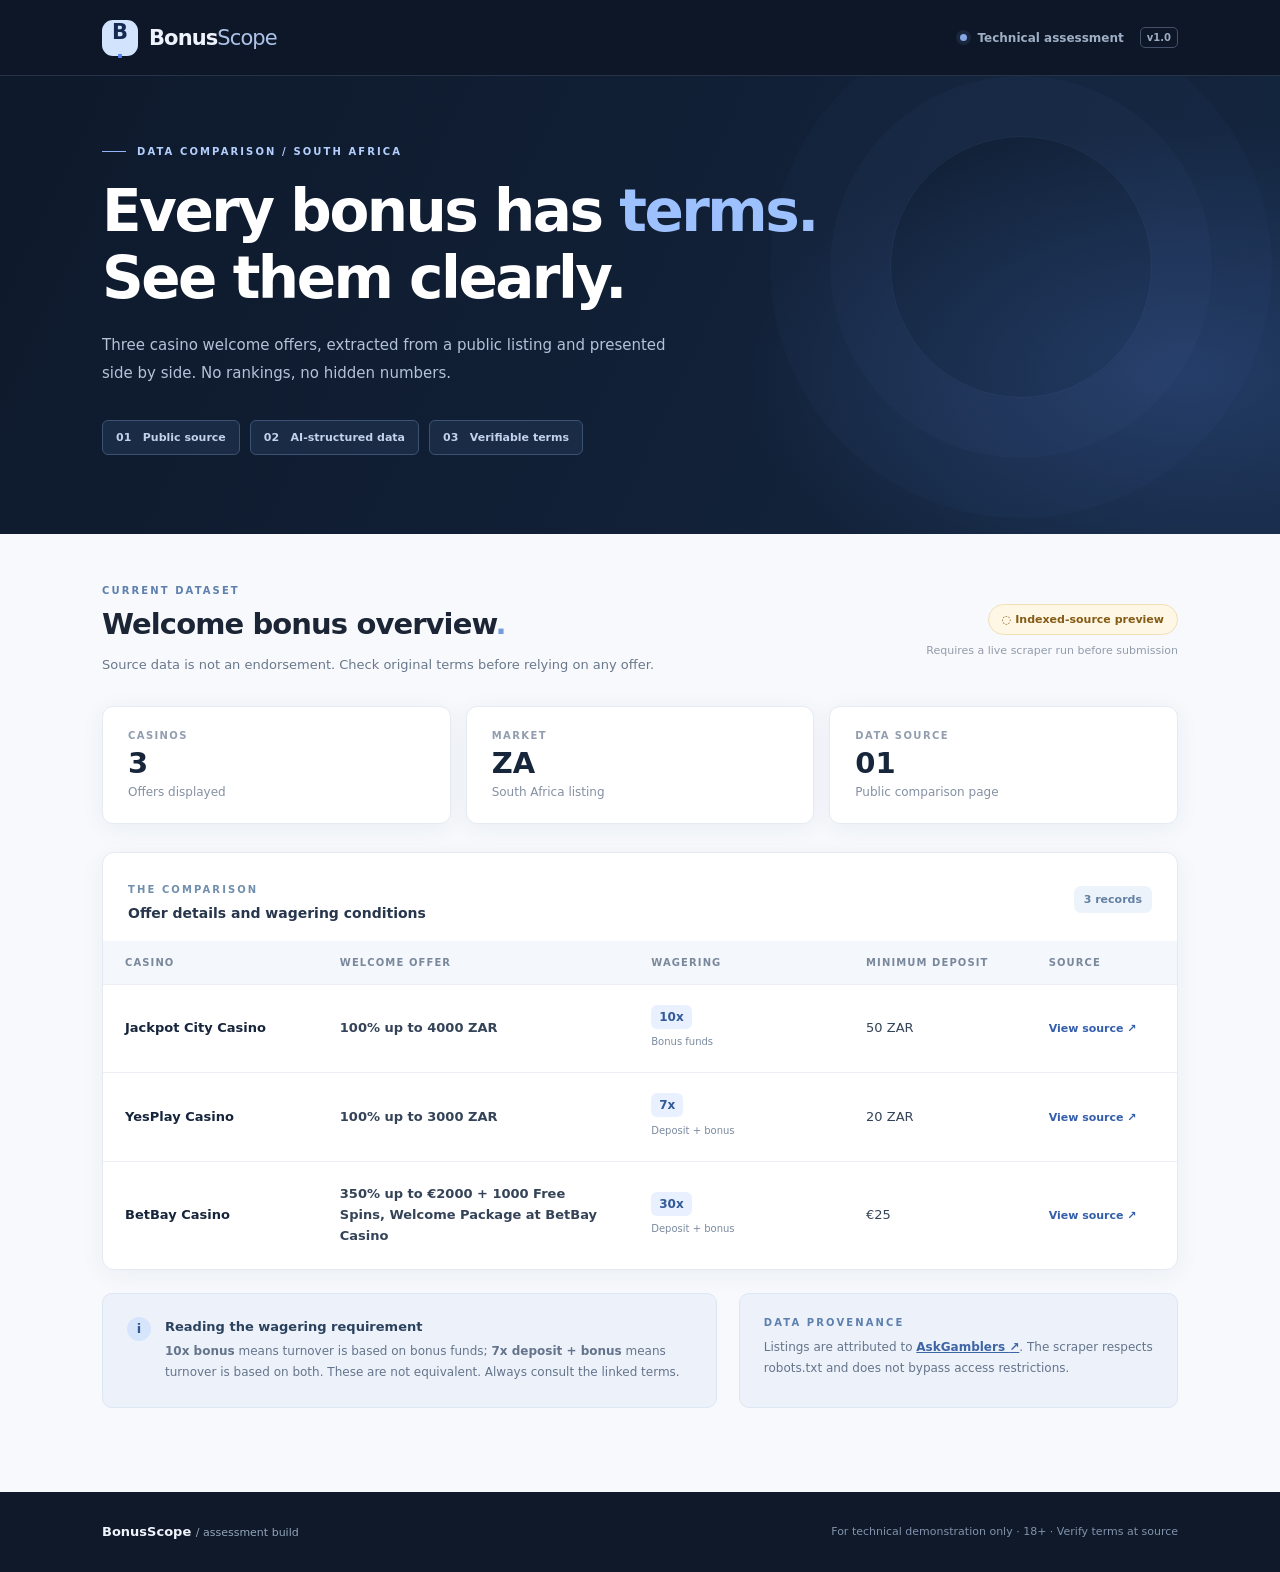
==== index.html @ 54284e3a "feat: add responsive casino bonus comparison frontend" ====
<!doctype html>
<html lang="en">
<head>
  <meta charset="utf-8">
  <meta name="viewport" content="width=device-width,initial-scale=1">
  <meta name="theme-color" content="#111827">
  <meta name="description" content="Technical assessment: automated welcome bonus comparison with source links and wagering terms.">
  <title>BonusScope — Casino Bonus Data</title>
  <link rel="stylesheet" href="./assets/styles.css">
  <script src="./assets/app.js" defer></script>
</head>
<body>
  <div class="topbar"><div class="shell topbar-inner"><a class="brand" href="./"><span class="brand-icon" aria-hidden="true">B<span>·</span></span> <span>Bonus<span class="brand-light">Scope</span></span></a><span class="topbar-right"><span class="topbar-dot"></span> Technical assessment <span class="topbar-tag">v1.0</span></span></div></div>
  <main>
    <header class="hero">
      <div class="shell hero-inner"><div class="eyebrow"><span class="eyebrow-line"></span> DATA COMPARISON / SOUTH AFRICA</div>
        <h1>Every bonus has <em>terms.</em><br>See them clearly.</h1>
        <p>Three casino welcome offers, extracted from a public listing and presented side by side. No rankings, no hidden numbers.</p>
        <div class="hero-chips"><span class="chip">01 &nbsp; Public source</span><span class="chip">02 &nbsp; AI-structured data</span><span class="chip">03 &nbsp; Verifiable terms</span></div>
      </div>
    </header>
    <section class="shell content" aria-labelledby="table-title">
      <div class="section-heading"><div><p class="overline">CURRENT DATASET</p><h2 id="table-title">Welcome bonus overview<span class="title-period">.</span></h2><p class="subtitle">Source data is not an endorsement. Check original terms before relying on any offer.</p></div><div class="status-wrap"><span class="status" id="data-status" role="status">Loading data…</span><div id="data-timestamp" class="timestamp"></div></div></div>
      <div class="stat-grid" aria-label="Dataset summary">
        <div class="stat"><span class="stat-label">CASINOS</span><strong id="casino-count">—</strong><span class="stat-caption">Offers displayed</span></div>
        <div class="stat"><span class="stat-label">MARKET</span><strong>ZA</strong><span class="stat-caption">South Africa listing</span></div>
        <div class="stat"><span class="stat-label">DATA SOURCE</span><strong>01</strong><span class="stat-caption">Public comparison page</span></div>
      </div>
      <div class="table-card"><div class="table-caption"><div><span class="table-kicker">THE COMPARISON</span><p>Offer details and wagering conditions</p></div><span class="rows-label" id="rows-label">3 records</span></div>
        <table><thead><tr><th scope="col">Casino</th><th scope="col">Welcome offer</th><th scope="col">Wagering</th><th scope="col">Minimum deposit</th><th scope="col">Source</th></tr></thead><tbody id="bonus-rows"><tr><td colspan="5" class="empty">Loading bonus records…</td></tr></tbody></table>
      </div>
      <div class="below"><div class="explainer"><span class="explainer-icon">i</span><div><h3>Reading the wagering requirement</h3><p><strong>10x bonus</strong> means turnover is based on bonus funds; <strong>7x deposit + bonus</strong> means turnover is based on both. These are not equivalent. Always consult the linked terms.</p></div></div><div class="source-note"><p class="overline">DATA PROVENANCE</p><p>Listings are attributed to <a href="https://www.askgamblers.com/casino-bonuses/countries/za/welcome" target="_blank" rel="noopener noreferrer">AskGamblers <span aria-hidden="true">↗</span></a>. The scraper respects robots.txt and does not bypass access restrictions.</p></div></div>
    </section>
  </main>
  <footer><div class="shell footer-inner"><span class="footer-brand">BonusScope <span>/ assessment build</span></span><span>For technical demonstration only · 18+ · Verify terms at source</span></div></footer>
</body>
</html>
---- assets/styles.css ----
:root{font-family:system-ui,-apple-system,'Segoe UI',sans-serif;color:#1b2535;background:#f7f9fc;font-synthesis:none;-webkit-font-smoothing:antialiased}
*{box-sizing:border-box}body{margin:0}a{color:inherit}.shell{max-width:1136px;margin:0 auto;padding:0 30px}
.topbar{background:#0d1727;color:#edf2fc;border-bottom:1px solid #263349}.topbar-inner{height:75px;display:flex;align-items:center;justify-content:space-between}.brand{display:flex;align-items:center;gap:11px;font:800 21px system-ui,sans-serif;text-decoration:none;letter-spacing:-.9px}
.brand-icon{display:grid;place-items:center;background:#d2e3fe;color:#152a50;font-weight:800;width:36px;height:36px;border-radius:11px;letter-spacing:-3px;padding-right:3px}.brand-icon span{color:#5181f2}.brand-light{font-weight:500;color:#acc2e8}
.topbar-right{display:flex;align-items:center;gap:10px;color:#9faec5;font-size:12px;font-weight:600}.topbar-dot{width:7px;height:7px;border-radius:50%;background:#85a7e5;box-shadow:0 0 0 4px #85a7e51a}
.topbar-tag{font-weight:700;font-size:10px;color:#9caac2;border:1px solid #45516b;border-radius:5px;padding:4px 6px;margin-left:6px}
.hero{background:radial-gradient(ellipse 520px 290px at 93% 65%,#233c65 0%,transparent 87%),linear-gradient(115deg,#0e192b,#142640);color:white;position:relative;overflow:hidden}
.hero:after{content:'';width:260px;height:260px;border:1px solid #6389c921;position:absolute;border-radius:50%;right:10%;top:60px;box-shadow:0 0 0 60px #6389c90a,0 0 0 120px #6389c908;pointer-events:none}
.hero-inner{padding-top:70px;padding-bottom:79px;position:relative;z-index:1}.eyebrow,.overline,.table-kicker{font-size:10px;font-weight:800;letter-spacing:2.1px}.eyebrow{display:flex;gap:11px;align-items:center;color:#b4cffd}.eyebrow-line{height:1px;width:24px;background:#92b4f8}
.hero h1{font:800 clamp(35px,5vw,58px)/1.15 system-ui,sans-serif;letter-spacing:-2.5px;margin:21px 0}.hero h1 em{font-style:normal;color:#9dc1ff}.hero p{color:#b4c2d8;max-width:570px;font-size:15px;line-height:1.85;margin:0}
.hero-chips{display:flex;gap:10px;flex-wrap:wrap;margin-top:32px}.chip{font-weight:600;border:1px solid #3c5272;background:#1a2b46;color:#c3d1e9;border-radius:6px;font-size:11px;padding:10px 13px}
.content{padding-top:51px;padding-bottom:84px}.section-heading{display:flex;gap:20px;justify-content:space-between;align-items:center}.overline{color:#5d80ae;margin:0 0 10px}.section-heading h2{font:800 clamp(23px,3vw,29px)/1.3 system-ui,sans-serif;letter-spacing:-.9px;margin:0}
.title-period{color:#749cdb}.subtitle{color:#6a788c;margin:10px 0 0;font-size:13px;line-height:1.7}.status-wrap{text-align:right;flex-shrink:0}
.status{display:inline-block;border-radius:20px;border:1px solid #d3dcf2;background:#eef2fc;padding:8px 13px;color:#475c87;font-size:11px;font-weight:800}.status-live{color:#246a56;background:#e9f6ef;border-color:#c0e7d3}.status-preview{color:#845b15;background:#fff7e6;border-color:#f1dfb6}.timestamp{font-size:11px;margin-top:9px;color:#929cab}
.stat-grid{display:grid;grid-template-columns:repeat(3,minmax(0,1fr));gap:15px;margin-top:30px}.stat{background:#fff;border:1px solid #e6ebf3;border-radius:11px;padding:23px 25px;box-shadow:0 4px 22px #203c7010}
.stat-label{display:block;font-size:10px;font-weight:800;letter-spacing:1.4px;color:#929eaf}.stat strong{display:block;font:800 29px system-ui,sans-serif;color:#18263b;margin:5px 0 1px}.stat-caption{color:#8490a3;font-size:12px}
.table-card{background:#fff;border:1px solid #e5eaf2;border-radius:12px;overflow:hidden;box-shadow:0 5px 25px #17355e0e;margin-top:28px}.table-caption{display:flex;align-items:center;justify-content:space-between;padding:25px 25px 20px}.table-kicker{color:#708eae}
.table-caption p{margin:8px 0 0;font-weight:700;color:#27364c;font-size:14px}.rows-label{border-radius:7px;background:#edf3fb;color:#6380a1;font-size:11px;font-weight:700;padding:7px 10px}
table{width:100%;border-collapse:collapse;table-layout:fixed;text-align:left}th{background:#f4f7fc;color:#7a889c;font-size:10px;text-transform:uppercase;letter-spacing:1.1px;font-weight:800;padding:16px 22px}
td{padding:22px;color:#344357;border-top:1px solid #ecf0f6;font-size:13px;line-height:1.6;vertical-align:middle}
th:first-child,td:first-child{width:20%}th:nth-child(2),td:nth-child(2){width:29%}th:nth-child(3),td:nth-child(3){width:20%}th:nth-child(4),td:nth-child(4){width:17%}th:last-child,td:last-child{width:14%}
.casino-name{font-weight:800;color:#16253b}.bonus-copy{font-weight:600}.wager-chip{background:#e9f0ff;color:#335a98;border-radius:6px;padding:5px 8px;font-weight:800;font-size:12px}.wager-detail{font-size:10px;margin-top:7px;color:#7b8ba0}
.source-link{color:#345eac;font-weight:800;text-decoration:none;white-space:nowrap;font-size:11px}.source-link:hover,.source-link:focus-visible{text-decoration:underline}.empty{text-align:center;padding:40px;color:#7e879a}
.below{display:grid;grid-template-columns:1.4fr 1fr;gap:22px;margin-top:23px}.explainer,.source-note{background:#edf2fa;border:1px solid #dde6f3;padding:23px 24px;border-radius:10px}.explainer{display:flex;align-items:flex-start;gap:14px}
.explainer-icon{display:grid;place-items:center;border-radius:50%;background:#d6e5fc;color:#335a8c;width:24px;height:24px;flex:0 0 24px;font-weight:800;font-size:13px}.explainer h3{font-size:13px;margin:2px 0 7px;color:#2b425f}
.explainer p,.source-note p:not(.overline){font-size:12px;line-height:1.8;color:#64748b;margin:0}.source-note a{color:#3d65a4;font-weight:800}.source-note .overline{margin-bottom:9px}
footer{background:#0f1929;color:#8293ad}.footer-inner{display:flex;justify-content:space-between;gap:20px;align-items:center;min-height:80px;font-size:11px}.footer-brand{font-weight:800;font-size:13px;color:#f0f5fd}.footer-brand span{font-size:11px;font-weight:500;color:#93a5bd}
@media(max-width:800px){.shell{padding-left:19px;padding-right:19px}.hero-inner{padding-top:56px;padding-bottom:60px}.hero h1{letter-spacing:-1.4px}.section-heading{align-items:flex-start}.stat{padding:20px}.below{grid-template-columns:1fr}th,td{padding:15px 13px}.source-link{white-space:normal}}
@media(max-width:620px){.topbar-inner{height:64px}.topbar-tag{display:none}.topbar-right{font-size:10px}.brand{font-size:18px}.hero p{font-size:13px}.hero:after{opacity:.5}.section-heading{display:block}
.status-wrap{display:flex;align-items:center;gap:10px;text-align:left;margin-top:17px;flex-wrap:wrap}.timestamp{margin-top:0}.stat-grid{gap:8px;margin-top:24px}.stat{padding:15px 12px}.stat strong{font-size:24px}.stat-label{font-size:8px}.stat-caption{font-size:10px}
.table-caption{padding:19px 16px}.table-card{background:transparent;border:0;box-shadow:none;overflow:visible}.table-caption{background:#fff;border:1px solid #e5eaf2;border-radius:10px;margin-bottom:12px}
table,tbody,tr,td{display:block;width:100%!important}thead{display:none}tbody{display:grid;gap:12px}tr{border:1px solid #e4eaf3;background:#fff;border-radius:10px;padding:12px 17px;box-shadow:0 4px 20px #17355e0a}
td{display:flex;justify-content:space-between;align-items:center;gap:10px;border-top:1px solid #ecf0f6;padding:11px 0;text-align:right}td:first-child{border-top:none}td::before{content:attr(data-label);flex:0 0 37%;text-align:left;color:#8491a3;font-size:10px;text-transform:uppercase;letter-spacing:.6px;font-weight:800}
.casino-name{font-size:14px}.wager-detail{margin-top:4px}.empty{display:block;text-align:center}.empty::before{display:none}.footer-inner{padding-top:20px;padding-bottom:20px;flex-direction:column;align-items:flex-start;gap:8px}}
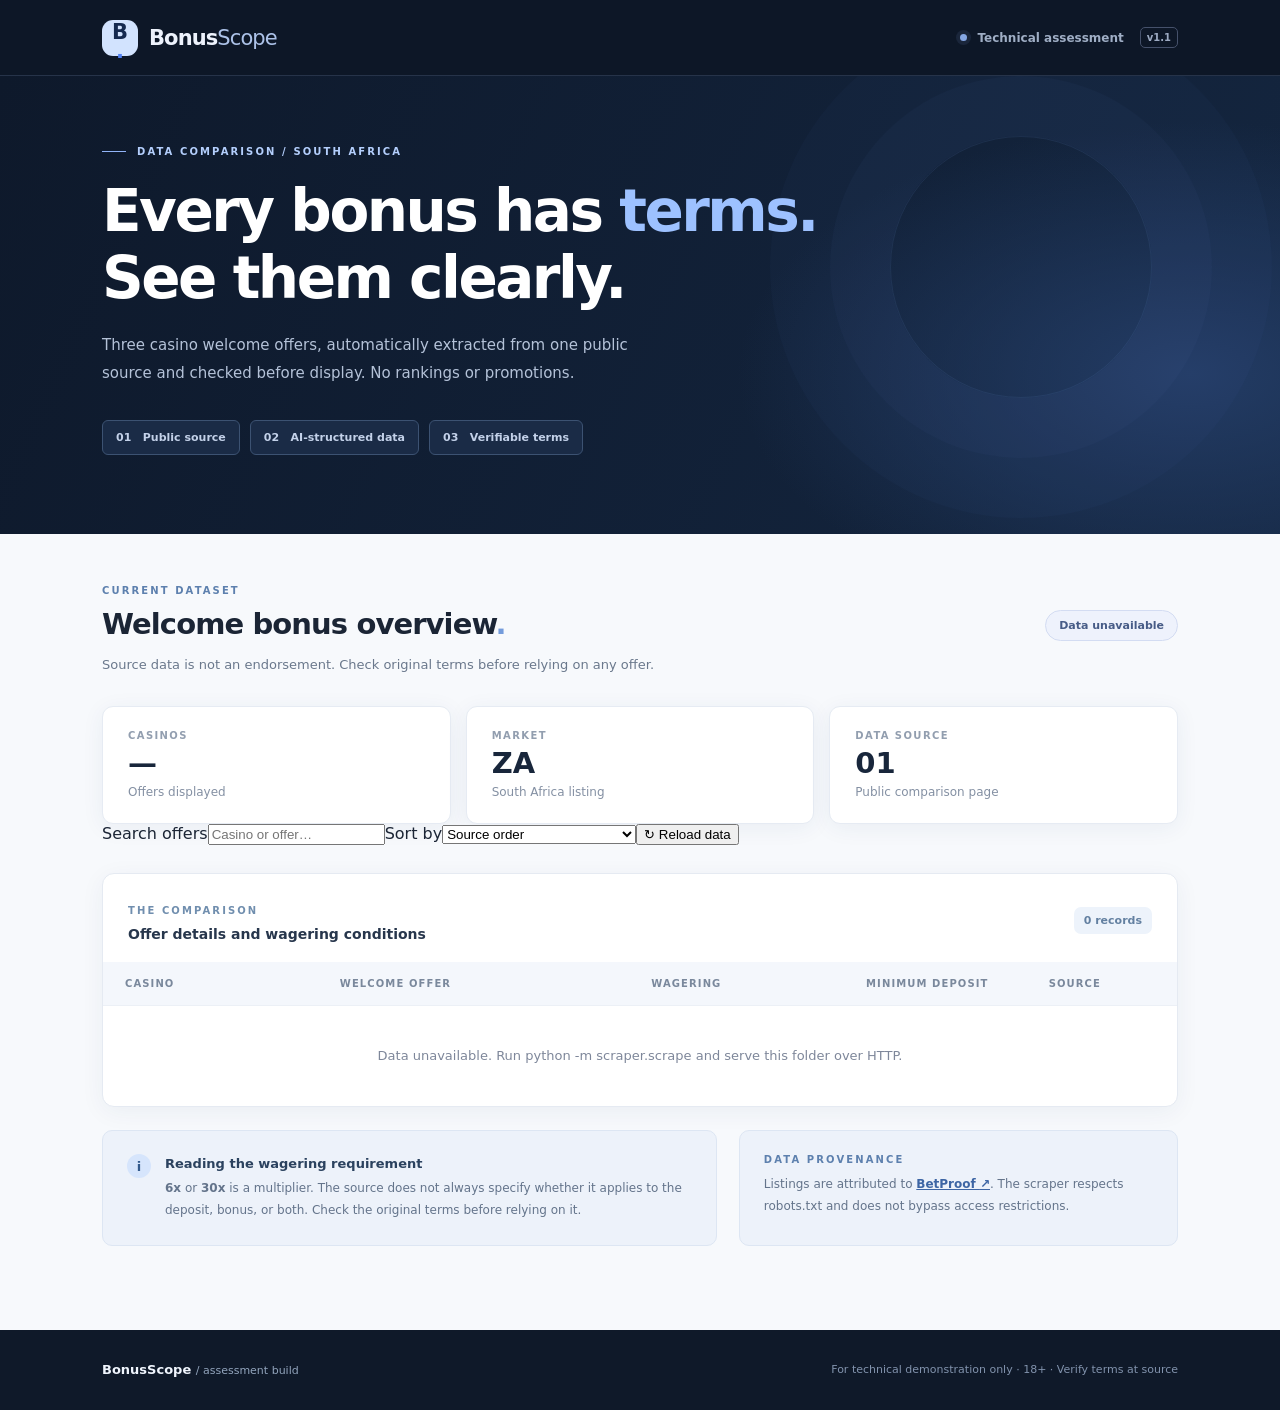
==== commit 2a8659bb: "feat: accessible controls for search sort reload and clear wager caveat" ====
--- a/index.html
+++ b/index.html
@@ -10,12 +10,12 @@
   <script src="./assets/app.js" defer></script>
 </head>
 <body>
-  <div class="topbar"><div class="shell topbar-inner"><a class="brand" href="./"><span class="brand-icon" aria-hidden="true">B<span>·</span></span> <span>Bonus<span class="brand-light">Scope</span></span></a><span class="topbar-right"><span class="topbar-dot"></span> Technical assessment <span class="topbar-tag">v1.0</span></span></div></div>
+  <div class="topbar"><div class="shell topbar-inner"><a class="brand" href="./"><span class="brand-icon" aria-hidden="true">B<span>·</span></span> <span>Bonus<span class="brand-light">Scope</span></span></a><span class="topbar-right"><span class="topbar-dot"></span> Technical assessment <span class="topbar-tag">v1.1</span></span></div></div>
   <main>
     <header class="hero">
       <div class="shell hero-inner"><div class="eyebrow"><span class="eyebrow-line"></span> DATA COMPARISON / SOUTH AFRICA</div>
         <h1>Every bonus has <em>terms.</em><br>See them clearly.</h1>
-        <p>Three casino welcome offers, extracted from a public listing and presented side by side. No rankings, no hidden numbers.</p>
+        <p>Three casino welcome offers, automatically extracted from one public source and checked before display. No rankings or promotions.</p>
         <div class="hero-chips"><span class="chip">01 &nbsp; Public source</span><span class="chip">02 &nbsp; AI-structured data</span><span class="chip">03 &nbsp; Verifiable terms</span></div>
       </div>
     </header>
@@ -26,10 +26,10 @@
         <div class="stat"><span class="stat-label">MARKET</span><strong>ZA</strong><span class="stat-caption">South Africa listing</span></div>
         <div class="stat"><span class="stat-label">DATA SOURCE</span><strong>01</strong><span class="stat-caption">Public comparison page</span></div>
       </div>
-      <div class="table-card"><div class="table-caption"><div><span class="table-kicker">THE COMPARISON</span><p>Offer details and wagering conditions</p></div><span class="rows-label" id="rows-label">3 records</span></div>
+      <div class="controls" aria-label="Filter and sort offers"><label for="search">Search offers<input id="search" type="search" placeholder="Casino or offer…" autocomplete="off"></label><label for="sort">Sort by<select id="sort"><option value="default">Source order</option><option value="name">Casino name</option><option value="wager_asc">Wagering: low to high</option><option value="wager_desc">Wagering: high to low</option><option value="deposit_asc">Minimum deposit: low to high</option></select></label><button id="reload-data" type="button">↻ Reload data</button></div><div class="table-card"><div class="table-caption"><div><span class="table-kicker">THE COMPARISON</span><p>Offer details and wagering conditions</p></div><span class="rows-label" id="rows-label">0 records</span></div>
         <table><thead><tr><th scope="col">Casino</th><th scope="col">Welcome offer</th><th scope="col">Wagering</th><th scope="col">Minimum deposit</th><th scope="col">Source</th></tr></thead><tbody id="bonus-rows"><tr><td colspan="5" class="empty">Loading bonus records…</td></tr></tbody></table>
       </div>
-      <div class="below"><div class="explainer"><span class="explainer-icon">i</span><div><h3>Reading the wagering requirement</h3><p><strong>10x bonus</strong> means turnover is based on bonus funds; <strong>7x deposit + bonus</strong> means turnover is based on both. These are not equivalent. Always consult the linked terms.</p></div></div><div class="source-note"><p class="overline">DATA PROVENANCE</p><p>Listings are attributed to <a href="https://www.askgamblers.com/casino-bonuses/countries/za/welcome" target="_blank" rel="noopener noreferrer">AskGamblers <span aria-hidden="true">↗</span></a>. The scraper respects robots.txt and does not bypass access restrictions.</p></div></div>
+      <div class="below"><div class="explainer"><span class="explainer-icon">i</span><div><h3>Reading the wagering requirement</h3><p><strong>6x</strong> or <strong>30x</strong> is a multiplier. The source does not always specify whether it applies to the deposit, bonus, or both. Check the original terms before relying on it.</p></div></div><div class="source-note"><p class="overline">DATA PROVENANCE</p><p>Listings are attributed to <a href="https://betproof.co.za/casino-bonuses-south-africa/" target="_blank" rel="noopener noreferrer">BetProof <span aria-hidden="true">↗</span></a>. The scraper respects robots.txt and does not bypass access restrictions.</p></div></div>
     </section>
   </main>
   <footer><div class="shell footer-inner"><span class="footer-brand">BonusScope <span>/ assessment build</span></span><span>For technical demonstration only · 18+ · Verify terms at source</span></div></footer>
